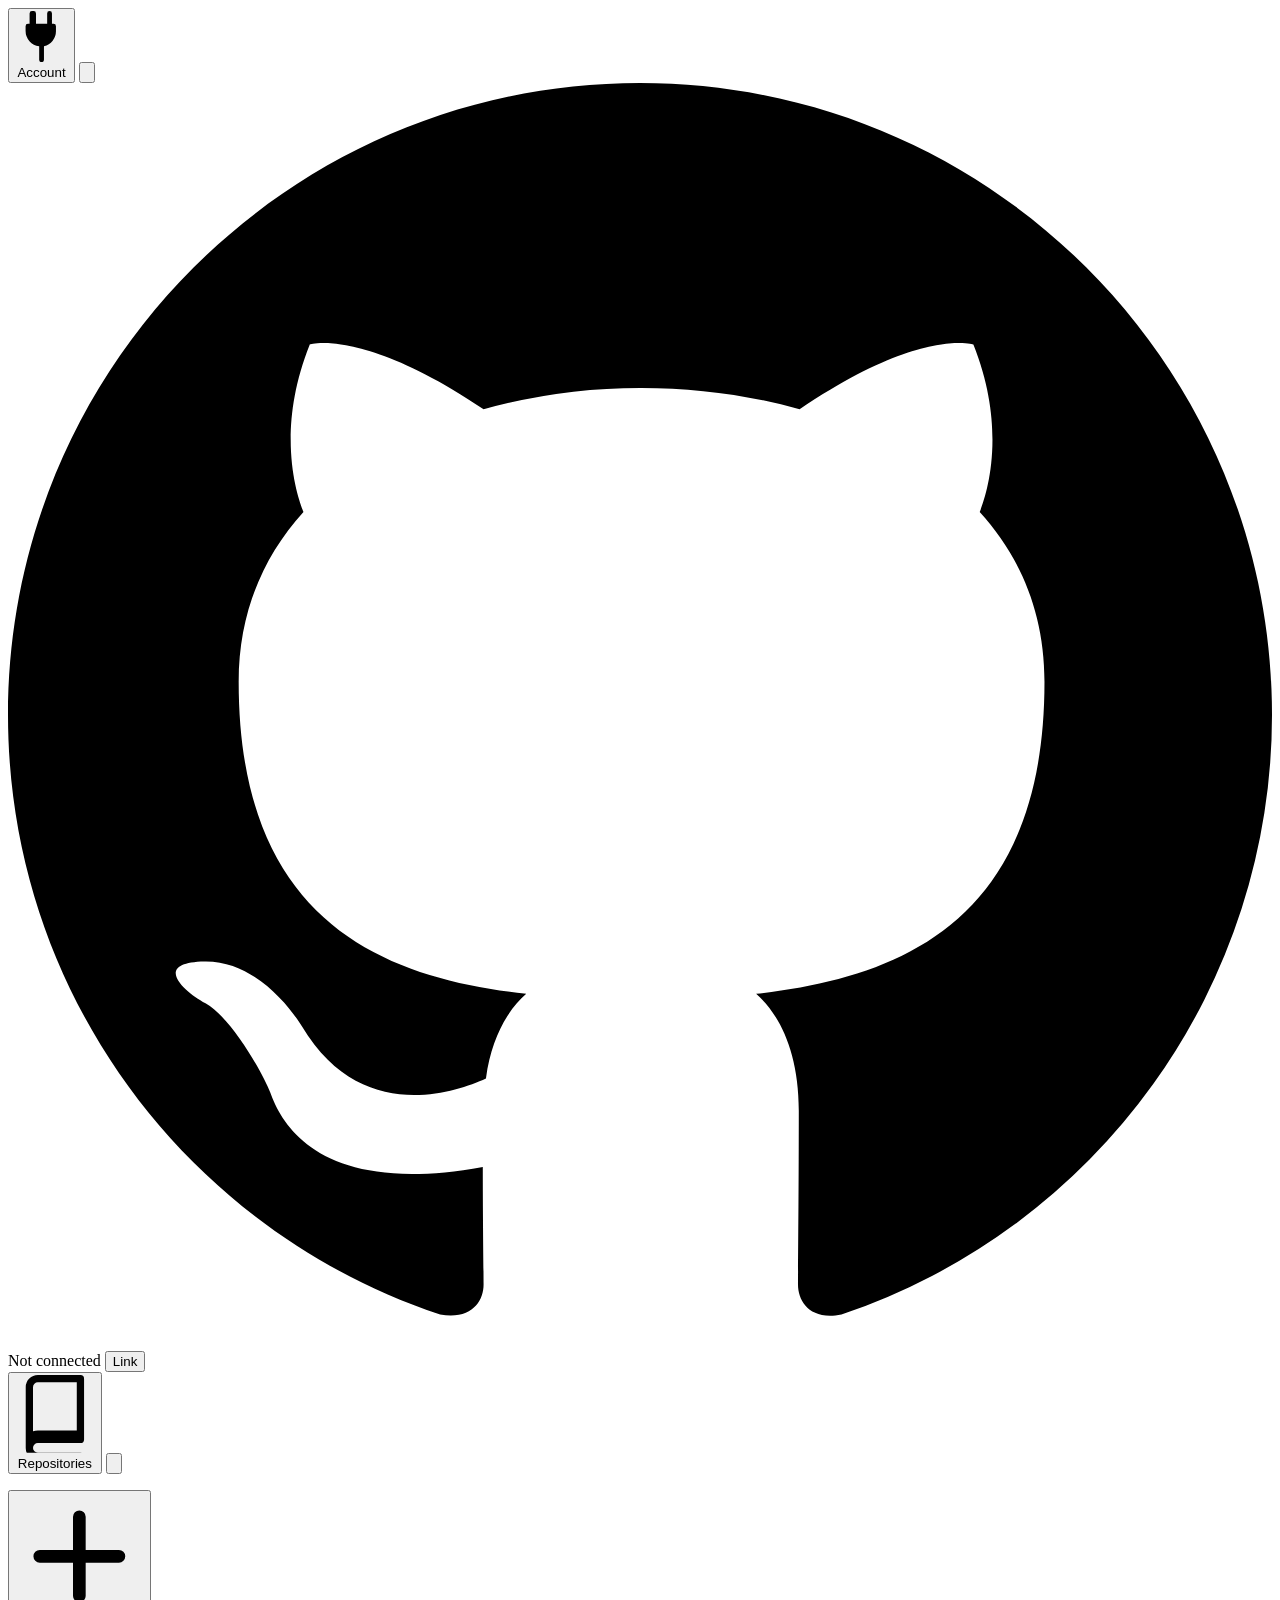
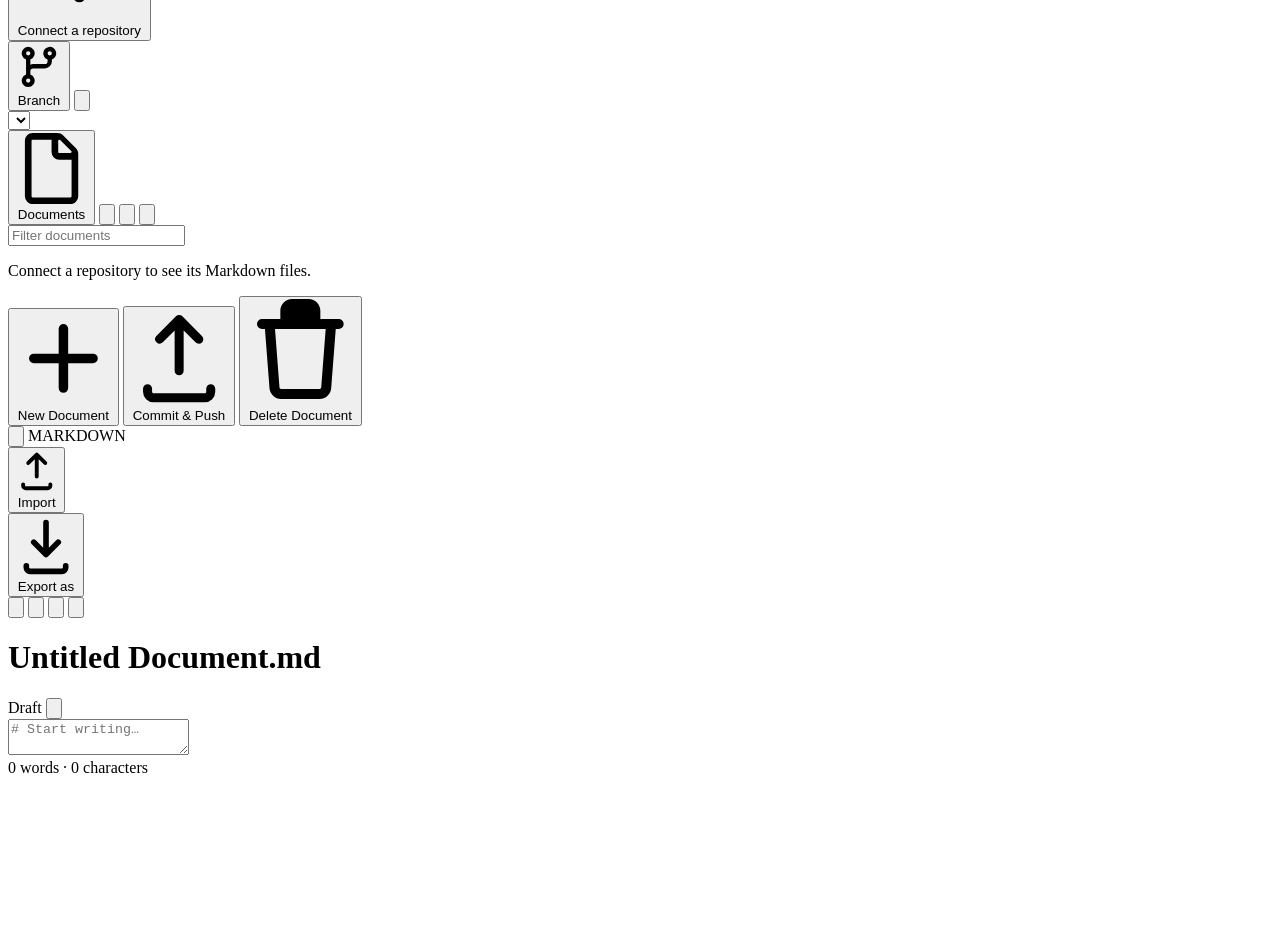
==== public/index.html @ b442cfde "**Add initial frontend and backend implementation for markdown editor**" ====
<!DOCTYPE html>
<html lang="en">
<head>
<meta charset="utf-8">
<meta name="viewport" content="width=device-width, initial-scale=1">
<title>Markdown Editor</title>
<meta name="description" content="A Markdown editor and organizer backed by your own GitHub repositories.">
<link rel="icon" href="/favicon.svg" type="image/svg+xml">
<link rel="stylesheet" href="/app.css">
<link rel="stylesheet" href="/api/assets/document.css">
<link rel="stylesheet" href="/api/assets/highlight.css">
</head>
<body class="app-loading">

<div class="app" id="app">

  <!-- ── Sidebar ─────────────────────────────────────────────────────────── -->
  <aside class="sidebar" id="sidebar">
    <div class="sidebar-scroll">

      <section class="side-group" data-group="account">
        <div class="side-group-head">
          <button class="side-group-toggle" type="button" data-toggle-group="account">
            <svg class="icon" viewBox="0 0 16 16" aria-hidden="true"><use href="#i-plug"/></svg>
            <span>Account</span>
          </button>
          <button class="side-group-chevron" type="button" data-toggle-group="account"
                  tabindex="-1" aria-hidden="true">
            <svg class="icon chevron" viewBox="0 0 16 16" aria-hidden="true"><use href="#i-chevron"/></svg>
          </button>
        </div>
        <div class="side-group-body" id="account-body">
          <div class="side-row" id="account-row">
            <svg class="icon" viewBox="0 0 16 16" aria-hidden="true"><use href="#i-github"/></svg>
            <span class="side-row-label" id="account-login">Not connected</span>
            <button class="side-link" type="button" id="account-action">Link</button>
          </div>
        </div>
      </section>

      <section class="side-group" data-group="repos">
        <div class="side-group-head">
          <button class="side-group-toggle" type="button" data-toggle-group="repos">
            <svg class="icon" viewBox="0 0 16 16" aria-hidden="true"><use href="#i-repo"/></svg>
            <span>Repositories</span>
          </button>
          <button class="side-group-chevron" type="button" data-toggle-group="repos"
                  tabindex="-1" aria-hidden="true">
            <svg class="icon chevron" viewBox="0 0 16 16" aria-hidden="true"><use href="#i-chevron"/></svg>
          </button>
        </div>
        <div class="side-group-body" id="repos-body">
          <ul class="repo-list" id="repo-list"></ul>
          <button class="side-add" type="button" id="connect-repo">
            <svg class="icon" viewBox="0 0 16 16" aria-hidden="true"><use href="#i-plus"/></svg>
            Connect a repository
          </button>
        </div>
      </section>

      <section class="side-group" data-group="branch">
        <div class="side-group-head">
          <button class="side-group-toggle" type="button" data-toggle-group="branch">
            <svg class="icon" viewBox="0 0 16 16" aria-hidden="true"><use href="#i-branch"/></svg>
            <span>Branch</span>
          </button>
          <button class="side-group-chevron" type="button" data-toggle-group="branch"
                  tabindex="-1" aria-hidden="true">
            <svg class="icon chevron" viewBox="0 0 16 16" aria-hidden="true"><use href="#i-chevron"/></svg>
          </button>
        </div>
        <div class="side-group-body" id="branch-body">
          <select class="side-select" id="branch-select" aria-label="Active branch"></select>
        </div>
      </section>

      <section class="side-group side-group-grow" data-group="documents">
        <div class="side-group-head">
          <button class="side-group-toggle" type="button" data-toggle-group="documents">
            <svg class="icon" viewBox="0 0 16 16" aria-hidden="true"><use href="#i-file"/></svg>
            <span>Documents</span>
          </button>
          <span class="side-head-actions">
            <button class="side-icon-btn" type="button" id="new-folder" title="New folder" aria-label="New folder">
              <svg class="icon" viewBox="0 0 16 16" aria-hidden="true"><use href="#i-folder-plus"/></svg>
            </button>
            <button class="side-icon-btn" type="button" id="refresh-tree" title="Refresh" aria-label="Refresh documents">
              <svg class="icon" viewBox="0 0 16 16" aria-hidden="true"><use href="#i-refresh"/></svg>
            </button>
          </span>
          <button class="side-group-chevron" type="button" data-toggle-group="documents"
                  tabindex="-1" aria-hidden="true">
            <svg class="icon chevron" viewBox="0 0 16 16" aria-hidden="true"><use href="#i-chevron"/></svg>
          </button>
        </div>
        <div class="side-group-body" id="documents-body">
          <div class="tree-filter">
            <input type="search" id="tree-filter" placeholder="Filter documents" aria-label="Filter documents" autocomplete="off">
          </div>
          <ul class="doc-tree" id="doc-tree" aria-label="Documents"></ul>
          <p class="side-empty" id="tree-empty">Connect a repository to see its Markdown files.</p>
        </div>
      </section>

    </div>

    <div class="sidebar-actions">
      <button class="btn btn-accent" type="button" id="new-document">
        <svg class="icon" viewBox="0 0 16 16" aria-hidden="true"><use href="#i-plus"/></svg>
        New Document
      </button>
      <button class="btn btn-muted" type="button" id="commit-push">
        <svg class="icon" viewBox="0 0 16 16" aria-hidden="true"><use href="#i-upload"/></svg>
        Commit &amp; Push
      </button>
      <button class="btn btn-danger" type="button" id="delete-document">
        <svg class="icon" viewBox="0 0 16 16" aria-hidden="true"><use href="#i-trash"/></svg>
        Delete Document
      </button>
    </div>
  </aside>

  <!-- ── Main ────────────────────────────────────────────────────────────── -->
  <div class="main">

    <header class="topbar">
      <button class="icon-btn" type="button" id="toggle-sidebar" title="Toggle sidebar (⌘\)" aria-label="Toggle sidebar">
        <svg class="icon" viewBox="0 0 16 16" aria-hidden="true"><use href="#i-menu"/></svg>
      </button>
      <span class="brand">MARKDOWN</span>

      <div class="topbar-spacer"></div>

      <button class="top-btn" type="button" id="import-file">
        <svg class="icon" viewBox="0 0 16 16" aria-hidden="true"><use href="#i-import"/></svg>
        Import
      </button>

      <div class="menu-wrap">
        <button class="top-btn" type="button" id="export-btn" aria-haspopup="true" aria-expanded="false">
          <svg class="icon" viewBox="0 0 16 16" aria-hidden="true"><use href="#i-download"/></svg>
          Export as
        </button>
        <div class="menu" id="export-menu" role="menu" hidden></div>
      </div>

      <button class="icon-btn" type="button" id="toggle-preview" title="Toggle preview (⌘P)" aria-label="Toggle preview">
        <svg class="icon" viewBox="0 0 16 16" aria-hidden="true"><use href="#i-eye"/></svg>
      </button>
      <button class="icon-btn" type="button" id="toggle-zen" title="Focus mode" aria-label="Focus mode">
        <svg class="icon" viewBox="0 0 16 16" aria-hidden="true"><use href="#i-expand"/></svg>
      </button>
      <button class="icon-btn" type="button" id="open-settings" title="Settings" aria-label="Settings">
        <svg class="icon" viewBox="0 0 16 16" aria-hidden="true"><use href="#i-gear"/></svg>
      </button>
      <button class="icon-btn" type="button" id="open-help" title="Help" aria-label="Help">
        <svg class="icon" viewBox="0 0 16 16" aria-hidden="true"><use href="#i-help"/></svg>
      </button>
    </header>

    <div class="doc-header">
      <h1 class="doc-title" id="doc-title">Untitled Document.md</h1>
      <span class="doc-status" id="doc-status">Draft</span>
      <button class="icon-btn small" type="button" id="rename-document" title="Rename or move" aria-label="Rename or move">
        <svg class="icon" viewBox="0 0 16 16" aria-hidden="true"><use href="#i-pencil"/></svg>
      </button>
      <div class="topbar-spacer"></div>
      <span class="doc-location" id="doc-location"></span>
    </div>

    <div class="panes" id="panes">
      <div class="pane pane-editor" id="pane-editor">
        <textarea id="editor" class="editor" spellcheck="true" autocomplete="off"
                  aria-label="Markdown source" placeholder="# Start writing…"></textarea>
      </div>
      <div class="pane-divider" id="pane-divider" role="separator" aria-orientation="vertical"
           tabindex="0" aria-label="Resize editor and preview"></div>
      <div class="pane pane-preview" id="pane-preview">
        <article class="markdown-body" id="preview"></article>
      </div>
    </div>

    <footer class="statusbar">
      <span id="counts">0 words · 0 characters</span>
      <div class="topbar-spacer"></div>
      <span id="sync-note"></span>
    </footer>
  </div>
</div>

<!-- ── Overlays ──────────────────────────────────────────────────────────── -->
<div class="overlay" id="overlay" hidden></div>

<div class="dialog" id="dialog-prompt" role="dialog" aria-modal="true" aria-labelledby="prompt-title" hidden>
  <h2 id="prompt-title">Title</h2>
  <p class="dialog-hint" id="prompt-hint"></p>
  <form id="prompt-form">
    <input type="text" id="prompt-input" autocomplete="off" spellcheck="false">
    <p class="dialog-error" id="prompt-error" hidden></p>
    <div class="dialog-actions">
      <button class="btn btn-ghost" type="button" data-close-dialog>Cancel</button>
      <button class="btn btn-accent" type="submit" id="prompt-confirm">OK</button>
    </div>
  </form>
</div>

<div class="dialog" id="dialog-confirm" role="dialog" aria-modal="true" aria-labelledby="confirm-title" hidden>
  <h2 id="confirm-title">Are you sure?</h2>
  <p class="dialog-hint" id="confirm-body"></p>
  <div class="dialog-actions">
    <button class="btn btn-ghost" type="button" data-close-dialog>Cancel</button>
    <button class="btn btn-danger" type="button" id="confirm-ok">Delete</button>
  </div>
</div>

<div class="dialog dialog-wide" id="dialog-repos" role="dialog" aria-modal="true" aria-labelledby="repos-title" hidden>
  <h2 id="repos-title">Connect repositories</h2>
  <p class="dialog-hint">Private repositories are included. Connect as many as you like — each keeps its own branch.</p>
  <input type="search" id="repo-search" placeholder="Search your repositories" autocomplete="off" aria-label="Search repositories">
  <ul class="repo-picker" id="repo-picker"></ul>
  <p class="dialog-error" id="repos-error" hidden></p>
  <div class="dialog-actions">
    <button class="btn btn-ghost" type="button" data-close-dialog>Close</button>
  </div>
</div>

<div class="dialog" id="dialog-commit" role="dialog" aria-modal="true" aria-labelledby="commit-title" hidden>
  <h2 id="commit-title">Commit &amp; push</h2>
  <p class="dialog-hint" id="commit-target"></p>
  <form id="commit-form">
    <label class="field-label" for="commit-message">Commit message</label>
    <input type="text" id="commit-message" autocomplete="off">
    <p class="dialog-error" id="commit-error" hidden></p>
    <div class="dialog-actions">
      <button class="btn btn-ghost" type="button" data-close-dialog>Cancel</button>
      <button class="btn btn-accent" type="submit" id="commit-confirm">Push to GitHub</button>
    </div>
  </form>
</div>

<div class="dialog" id="dialog-settings" role="dialog" aria-modal="true" aria-labelledby="settings-title" hidden>
  <h2 id="settings-title">Settings</h2>
  <div class="setting-row">
    <label class="field-label" for="setting-view">Layout</label>
    <select id="setting-view">
      <option value="split">Editor and preview</option>
      <option value="editor">Editor only</option>
      <option value="preview">Preview only</option>
    </select>
  </div>
  <div class="setting-row">
    <label class="field-label" for="setting-font">Editor text size</label>
    <select id="setting-font">
      <option value="12">12 px</option>
      <option value="13">13 px</option>
      <option value="14">14 px</option>
      <option value="15">15 px</option>
      <option value="16">16 px</option>
      <option value="18">18 px</option>
    </select>
  </div>
  <div class="setting-row setting-check">
    <input type="checkbox" id="setting-sync-scroll">
    <label for="setting-sync-scroll">Sync preview scrolling with the editor</label>
  </div>
  <div class="setting-row setting-check">
    <input type="checkbox" id="setting-autodraft">
    <label for="setting-autodraft">Keep unsaved drafts in this browser</label>
  </div>
  <hr class="dialog-rule">
  <div class="dialog-actions">
    <button class="btn btn-ghost" type="button" id="sign-out">Sign out</button>
    <button class="btn btn-accent" type="button" data-close-dialog>Done</button>
  </div>
</div>

<div class="dialog dialog-wide" id="dialog-help" role="dialog" aria-modal="true" aria-labelledby="help-title" hidden>
  <h2 id="help-title">Help</h2>
  <h3>Keyboard shortcuts</h3>
  <table class="help-table">
    <tbody>
      <tr><td><kbd>⌘</kbd>/<kbd>Ctrl</kbd> + <kbd>S</kbd></td><td>Commit &amp; push the current document</td></tr>
      <tr><td><kbd>⌘</kbd> + <kbd>B</kbd></td><td>Bold</td></tr>
      <tr><td><kbd>⌘</kbd> + <kbd>I</kbd></td><td>Italic</td></tr>
      <tr><td><kbd>⌘</kbd> + <kbd>K</kbd></td><td>Insert link</td></tr>
      <tr><td><kbd>⌘</kbd> + <kbd>P</kbd></td><td>Toggle the preview pane</td></tr>
      <tr><td><kbd>⌘</kbd> + <kbd>\</kbd></td><td>Toggle the sidebar</td></tr>
      <tr><td><kbd>Tab</kbd></td><td>Indent (inside lists, nest the item)</td></tr>
      <tr><td><kbd>Esc</kbd></td><td>Close a dialog or menu</td></tr>
    </tbody>
  </table>
  <h3>How your files are handled</h3>
  <ul class="help-list">
    <li>Editing happens in your browser. Nothing is written to GitHub until you press <strong>Commit &amp; push</strong>.</li>
    <li>Each save is a normal commit on the branch selected in the sidebar.</li>
    <li>If someone else changed the file first, the push is refused instead of overwriting their work.</li>
    <li>Drag a document onto a folder in the sidebar to move it; both the move and the delete happen in one commit.</li>
    <li>Your GitHub token is held in an encrypted, HTTP-only cookie and is never exposed to page scripts.</li>
  </ul>
  <div class="dialog-actions">
    <button class="btn btn-accent" type="button" data-close-dialog>Close</button>
  </div>
</div>

<div class="toasts" id="toasts" aria-live="polite" aria-atomic="false"></div>

<input type="file" id="file-input" accept=".md,.markdown,.mdown,.mkd,.mdx,.txt,text/markdown,text/plain" hidden>

<!-- Icon sprite -->
<svg class="sprite" aria-hidden="true" focusable="false">
  <symbol id="i-menu" viewBox="0 0 16 16"><path d="M1.5 3.5h13M1.5 8h13M1.5 12.5h13" stroke="currentColor" stroke-width="1.5" fill="none" stroke-linecap="round"/></symbol>
  <symbol id="i-chevron" viewBox="0 0 16 16"><path d="M4 6.5 8 10.5 12 6.5" stroke="currentColor" stroke-width="1.5" fill="none" stroke-linecap="round" stroke-linejoin="round"/></symbol>
  <symbol id="i-plus" viewBox="0 0 16 16"><path d="M8 3v10M3 8h10" stroke="currentColor" stroke-width="1.6" fill="none" stroke-linecap="round"/></symbol>
  <symbol id="i-github" viewBox="0 0 16 16"><path fill="currentColor" d="M8 0C3.58 0 0 3.58 0 8c0 3.54 2.29 6.53 5.47 7.59.4.07.55-.17.55-.38 0-.19-.01-.82-.01-1.49-2.01.37-2.53-.49-2.69-.94-.09-.23-.48-.94-.82-1.13-.28-.15-.68-.52-.01-.53.63-.01 1.08.58 1.23.82.72 1.21 1.87.87 2.33.66.07-.52.28-.87.51-1.07-1.78-.2-3.64-.89-3.64-3.95 0-.87.31-1.59.82-2.15-.08-.2-.36-1.02.08-2.12 0 0 .67-.21 2.2.82a7.4 7.4 0 0 1 2-.27c.68 0 1.36.09 2 .27 1.53-1.04 2.2-.82 2.2-.82.44 1.1.16 1.92.08 2.12.51.56.82 1.27.82 2.15 0 3.07-1.87 3.75-3.65 3.95.29.25.54.73.54 1.48 0 1.07-.01 1.93-.01 2.2 0 .21.15.46.55.38A8.01 8.01 0 0 0 16 8c0-4.42-3.58-8-8-8Z"/></symbol>
  <symbol id="i-repo" viewBox="0 0 16 16"><path fill="currentColor" d="M2 2.5A2.5 2.5 0 0 1 4.5 0h8.75a.75.75 0 0 1 .75.75v12.5a.75.75 0 0 1-.75.75H4.5a1 1 0 0 0 0 2h8.75a.75.75 0 0 1 0 1.5H4.5A2.5 2.5 0 0 1 2 15V2.5Zm10.5-1H4.5a1 1 0 0 0-1 1v9.09c.317-.116.65-.176 1-.176h8V1.5Z"/></symbol>
  <symbol id="i-branch" viewBox="0 0 16 16"><path fill="currentColor" d="M9.5 3.25a2.25 2.25 0 1 1 3 2.122V6A2.5 2.5 0 0 1 10 8.5H6a1 1 0 0 0-1 1v1.128a2.251 2.251 0 1 1-1.5 0V5.372a2.25 2.25 0 1 1 1.5 0v1.836A2.492 2.492 0 0 1 6 7h4a1 1 0 0 0 1-1V5.372A2.25 2.25 0 0 1 9.5 3.25Zm-6 0a.75.75 0 1 0 1.5 0 .75.75 0 0 0-1.5 0Zm8.25-.75a.75.75 0 1 0 0 1.5.75.75 0 0 0 0-1.5ZM4.25 12a.75.75 0 1 0 0 1.5.75.75 0 0 0 0-1.5Z"/></symbol>
  <symbol id="i-file" viewBox="0 0 16 16"><path fill="currentColor" d="M2 1.75C2 .784 2.784 0 3.75 0h5.586c.464 0 .909.184 1.237.513l2.914 2.914c.329.328.513.773.513 1.237v9.586A1.75 1.75 0 0 1 12.25 16h-8.5A1.75 1.75 0 0 1 2 14.25V1.75Zm1.75-.25a.25.25 0 0 0-.25.25v12.5c0 .138.112.25.25.25h8.5a.25.25 0 0 0 .25-.25V6H9.75A1.75 1.75 0 0 1 8 4.25V1.5H3.75ZM9.5 1.75v2.5c0 .138.112.25.25.25h2.5a.25.25 0 0 0 .177-.427L9.927 1.573A.25.25 0 0 0 9.5 1.75Z"/></symbol>
  <symbol id="i-folder" viewBox="0 0 16 16"><path fill="currentColor" d="M1.75 1.5A1.75 1.75 0 0 0 0 3.25v9.5C0 13.716.784 14.5 1.75 14.5h12.5A1.75 1.75 0 0 0 16 12.75v-7A1.75 1.75 0 0 0 14.25 4H8.06L6.53 2.47a1.75 1.75 0 0 0-1.237-.513H1.75Z"/></symbol>
  <symbol id="i-folder-plus" viewBox="0 0 16 16"><path fill="currentColor" d="M1.75 2A1.75 1.75 0 0 0 0 3.75v8.5C0 13.216.784 14 1.75 14h12.5A1.75 1.75 0 0 0 16 12.25v-6.5A1.75 1.75 0 0 0 14.25 4H8.5L7.28 2.78A1.75 1.75 0 0 0 6.04 2.27H1.75ZM8.75 7v1.75h1.75a.75.75 0 0 1 0 1.5H8.75V12a.75.75 0 0 1-1.5 0v-1.75H5.5a.75.75 0 0 1 0-1.5h1.75V7a.75.75 0 0 1 1.5 0Z"/></symbol>
  <symbol id="i-refresh" viewBox="0 0 16 16"><path fill="currentColor" d="M8 2.5a5.5 5.5 0 1 0 5.27 7.1.75.75 0 0 1 1.44.42A7 7 0 1 1 8 1c1.9 0 3.62.76 4.88 2V2.25a.75.75 0 0 1 1.5 0v3a.75.75 0 0 1-.75.75h-3a.75.75 0 0 1 0-1.5h1.36A5.48 5.48 0 0 0 8 2.5Z"/></symbol>
  <symbol id="i-upload" viewBox="0 0 16 16"><path fill="currentColor" d="M7.47 1.22a.75.75 0 0 1 1.06 0l3.25 3.25a.75.75 0 1 1-1.06 1.06L8.75 3.56v6.69a.75.75 0 0 1-1.5 0V3.56L5.28 5.53a.75.75 0 0 1-1.06-1.06l3.25-3.25ZM2.75 12.5a.75.75 0 0 1 .75.75v.5c0 .138.112.25.25.25h8.5a.25.25 0 0 0 .25-.25v-.5a.75.75 0 0 1 1.5 0v.5A1.75 1.75 0 0 1 12.25 15.5h-8.5A1.75 1.75 0 0 1 2 13.75v-.5a.75.75 0 0 1 .75-.75Z"/></symbol>
  <symbol id="i-download" viewBox="0 0 16 16"><path fill="currentColor" d="M8.53 10.78a.75.75 0 0 1-1.06 0L4.22 7.53a.75.75 0 1 1 1.06-1.06L7.25 8.44V1.75a.75.75 0 0 1 1.5 0v6.69l1.97-1.97a.75.75 0 1 1 1.06 1.06l-3.25 3.25ZM2.75 12.5a.75.75 0 0 1 .75.75v.5c0 .138.112.25.25.25h8.5a.25.25 0 0 0 .25-.25v-.5a.75.75 0 0 1 1.5 0v.5A1.75 1.75 0 0 1 12.25 15.5h-8.5A1.75 1.75 0 0 1 2 13.75v-.5a.75.75 0 0 1 .75-.75Z"/></symbol>
  <symbol id="i-import" viewBox="0 0 16 16"><path fill="currentColor" d="M8.53 1.22a.75.75 0 0 0-1.06 0L4.22 4.47a.75.75 0 1 0 1.06 1.06L7.25 3.56v6.69a.75.75 0 0 0 1.5 0V3.56l1.97 1.97a.75.75 0 1 0 1.06-1.06L8.53 1.22ZM2.75 12.5a.75.75 0 0 1 .75.75v.5c0 .138.112.25.25.25h8.5a.25.25 0 0 0 .25-.25v-.5a.75.75 0 0 1 1.5 0v.5a1.75 1.75 0 0 1-1.75 1.75h-8.5A1.75 1.75 0 0 1 2 13.75v-.5a.75.75 0 0 1 .75-.75Z"/></symbol>
  <symbol id="i-eye" viewBox="0 0 16 16"><path fill="currentColor" d="M8 2c3.2 0 5.9 2 7.4 4.9.2.4.2.8 0 1.2C13.9 11 11.2 13 8 13S2.1 11 .6 8.1a1.3 1.3 0 0 1 0-1.2C2.1 4 4.8 2 8 2Zm0 1.5c-2.5 0-4.7 1.5-6 3.9 1.3 2.4 3.5 3.9 6 3.9s4.7-1.5 6-3.9c-1.3-2.4-3.5-3.9-6-3.9Zm0 1.6a2.3 2.3 0 1 1 0 4.6 2.3 2.3 0 0 1 0-4.6Z"/></symbol>
  <symbol id="i-expand" viewBox="0 0 16 16"><path fill="currentColor" d="M1.75 1h4a.75.75 0 0 1 0 1.5H3.56l3.22 3.22a.75.75 0 1 1-1.06 1.06L2.5 3.56v2.19a.75.75 0 0 1-1.5 0v-4A.75.75 0 0 1 1.75 1Zm12.5 14h-4a.75.75 0 0 1 0-1.5h2.19l-3.22-3.22a.75.75 0 1 1 1.06-1.06l3.22 3.22v-2.19a.75.75 0 0 1 1.5 0v4a.75.75 0 0 1-.75.75Z"/></symbol>
  <symbol id="i-gear" viewBox="0 0 16 16"><path fill="currentColor" d="M8 0c.63 0 1.25.06 1.84.18l.3 1.6c.5.16.98.4 1.4.7l1.5-.6c.87.8 1.55 1.8 1.96 2.9l-1.2 1.1c.06.36.1.73.1 1.12s-.04.76-.1 1.12l1.2 1.1a7.98 7.98 0 0 1-1.96 2.9l-1.5-.6c-.42.3-.9.54-1.4.7l-.3 1.6A8.1 8.1 0 0 1 8 16c-.63 0-1.25-.06-1.84-.18l-.3-1.6c-.5-.16-.98-.4-1.4-.7l-1.5.6a7.98 7.98 0 0 1-1.96-2.9l1.2-1.1A6.9 6.9 0 0 1 2.1 9c0-.39.04-.76.1-1.12L1 6.78a7.98 7.98 0 0 1 1.96-2.9l1.5.6c.42-.3.9-.54 1.4-.7l.3-1.6A8.1 8.1 0 0 1 8 0Zm0 5.5a2.5 2.5 0 1 0 0 5 2.5 2.5 0 0 0 0-5Z"/></symbol>
  <symbol id="i-help" viewBox="0 0 16 16"><path fill="currentColor" d="M8 0a8 8 0 1 1 0 16A8 8 0 0 1 8 0Zm0 1.5a6.5 6.5 0 1 0 0 13 6.5 6.5 0 0 0 0-13Zm0 9.25a.9.9 0 1 1 0 1.8.9.9 0 0 1 0-1.8Zm.08-7c1.6 0 2.67.9 2.67 2.2 0 .9-.44 1.5-1.32 2.04-.6.38-.76.6-.76 1.06v.2a.68.68 0 0 1-1.36 0v-.3c0-.9.4-1.44 1.3-1.98.6-.37.78-.6.78-1.02 0-.54-.47-.9-1.3-.9-.8 0-1.3.36-1.42 1a.68.68 0 0 1-1.34-.24c.24-1.28 1.3-2.06 2.75-2.06Z"/></symbol>
  <symbol id="i-pencil" viewBox="0 0 16 16"><path fill="currentColor" d="M11.013 1.427a1.75 1.75 0 0 1 2.474 0l1.086 1.086a1.75 1.75 0 0 1 0 2.474l-8.61 8.61c-.21.21-.47.364-.756.445l-3.251.93a.75.75 0 0 1-.927-.928l.929-3.25c.081-.286.235-.547.445-.758l8.61-8.61Zm1.414 1.06a.25.25 0 0 0-.354 0L10.811 3.75l1.439 1.44 1.263-1.263a.25.25 0 0 0 0-.354l-1.086-1.086ZM11.189 6.25 9.75 4.81l-6.286 6.287a.25.25 0 0 0-.064.108l-.558 1.953 1.953-.558a.25.25 0 0 0 .108-.064L11.189 6.25Z"/></symbol>
  <symbol id="i-trash" viewBox="0 0 16 16"><path fill="currentColor" d="M6.5 1.75a.25.25 0 0 1 .25-.25h2.5a.25.25 0 0 1 .25.25V3h-3V1.75Zm4.5 0V3h2.75a.75.75 0 0 1 0 1.5h-.44l-.68 8.86A1.75 1.75 0 0 1 10.89 15H5.11a1.75 1.75 0 0 1-1.74-1.64L2.69 4.5H2.25a.75.75 0 0 1 0-1.5H5V1.75C5 .784 5.784 0 6.75 0h2.5C10.216 0 11 .784 11 1.75ZM4.2 4.5l.67 8.75c.01.13.12.25.25.25h5.76c.13 0 .24-.12.25-.25l.67-8.75H4.2Z"/></symbol>
  <symbol id="i-plug" viewBox="0 0 16 16"><path fill="currentColor" d="M5.5 0a.75.75 0 0 1 .75.75V4h3.5V.75a.75.75 0 0 1 1.5 0V4h.5a.75.75 0 0 1 .75.75v1.5A4.75 4.75 0 0 1 8.75 11v4.25a.75.75 0 0 1-1.5 0V11A4.75 4.75 0 0 1 3 6.25v-1.5A.75.75 0 0 1 3.75 4h.5V.75A.75.75 0 0 1 5 0h.5Z"/></symbol>
  <symbol id="i-lock" viewBox="0 0 16 16"><path fill="currentColor" d="M4 4a4 4 0 1 1 8 0v2h.25c.966 0 1.75.784 1.75 1.75v5.5A1.75 1.75 0 0 1 12.25 15h-8.5A1.75 1.75 0 0 1 2 13.25v-5.5C2 6.784 2.784 6 3.75 6H4V4Zm1.5 2h5V4a2.5 2.5 0 0 0-5 0v2Z"/></symbol>
  <symbol id="i-dot" viewBox="0 0 16 16"><circle cx="8" cy="8" r="3.25" fill="currentColor"/></symbol>
</svg>

<script src="/app.js" type="module"></script>
</body>
</html>
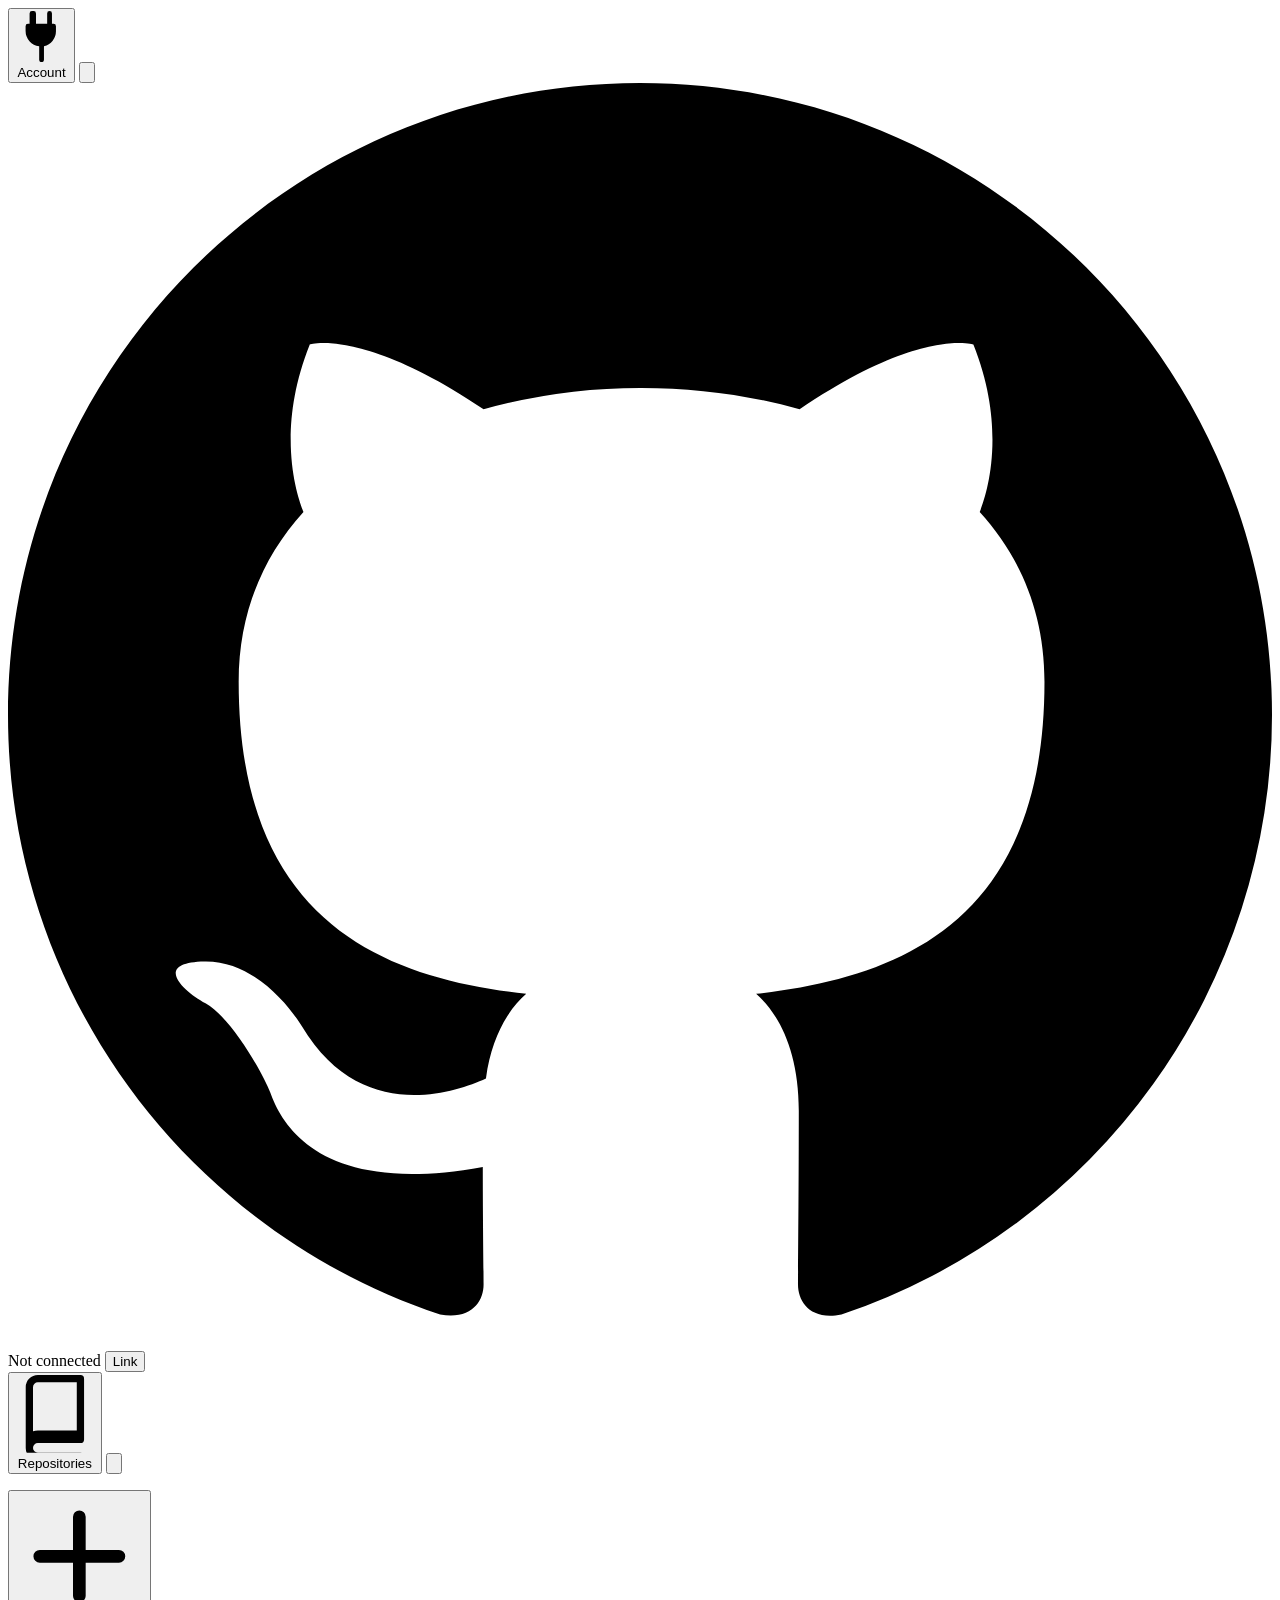
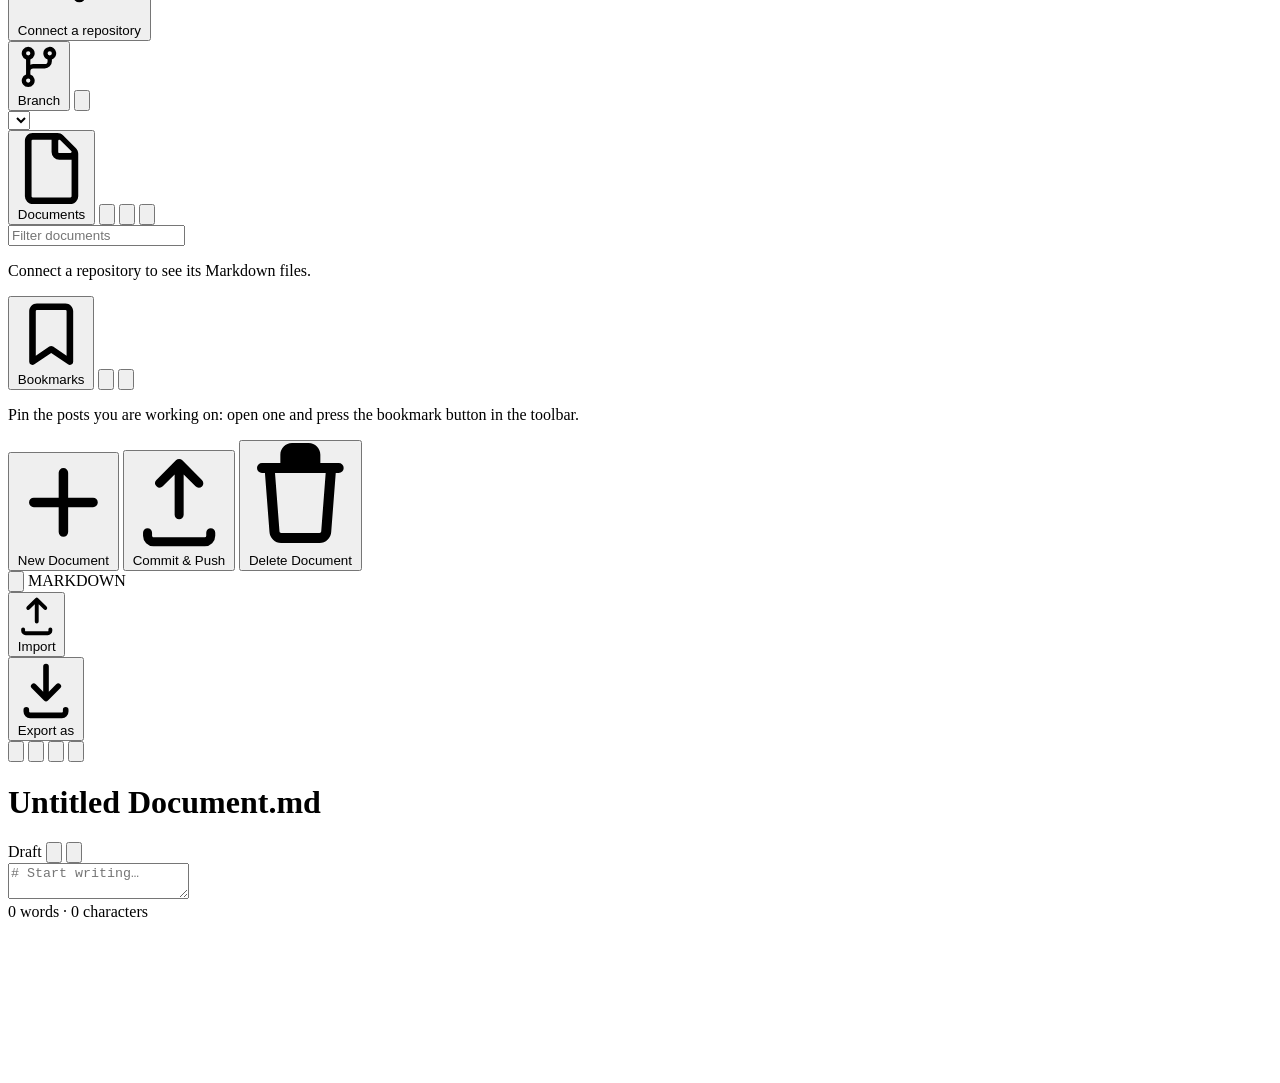
==== commit 334ab721: "Add a Bookmarks section for pinning documents A deep repository means a lot of scrolling to reach th" ====
--- a/public/index.html
+++ b/public/index.html
@@ -102,6 +102,31 @@
         </div>
       </section>
 
+      <section class="side-group" data-group="bookmarks">
+        <div class="side-group-head">
+          <button class="side-group-toggle" type="button" data-toggle-group="bookmarks">
+            <svg class="icon" viewBox="0 0 16 16" aria-hidden="true"><use href="#i-bookmark"/></svg>
+            <span>Bookmarks</span>
+          </button>
+          <span class="side-head-actions">
+            <button class="side-icon-btn" type="button" id="bookmark-current"
+                    title="Bookmark the open document" aria-label="Bookmark the open document">
+              <svg class="icon" viewBox="0 0 16 16" aria-hidden="true"><use href="#i-plus"/></svg>
+            </button>
+          </span>
+          <button class="side-group-chevron" type="button" data-toggle-group="bookmarks"
+                  tabindex="-1" aria-hidden="true">
+            <svg class="icon chevron" viewBox="0 0 16 16" aria-hidden="true"><use href="#i-chevron"/></svg>
+          </button>
+        </div>
+        <div class="side-group-body" id="bookmarks-body">
+          <ul class="bookmark-list" id="bookmark-list"></ul>
+          <p class="side-empty" id="bookmarks-empty">
+            Pin the posts you are working on: open one and press the bookmark button in the toolbar.
+          </p>
+        </div>
+      </section>
+
     </div>
 
     <div class="sidebar-actions">
@@ -161,6 +186,10 @@
     <div class="doc-header">
       <h1 class="doc-title" id="doc-title">Untitled Document.md</h1>
       <span class="doc-status" id="doc-status">Draft</span>
+      <button class="icon-btn small" type="button" id="toggle-bookmark" title="Bookmark this document"
+              aria-label="Bookmark this document" aria-pressed="false">
+        <svg class="icon" viewBox="0 0 16 16" aria-hidden="true"><use href="#i-bookmark"/></svg>
+      </button>
       <button class="icon-btn small" type="button" id="rename-document" title="Rename or move" aria-label="Rename or move">
         <svg class="icon" viewBox="0 0 16 16" aria-hidden="true"><use href="#i-pencil"/></svg>
       </button>
@@ -330,6 +359,8 @@
   <symbol id="i-plug" viewBox="0 0 16 16"><path fill="currentColor" d="M5.5 0a.75.75 0 0 1 .75.75V4h3.5V.75a.75.75 0 0 1 1.5 0V4h.5a.75.75 0 0 1 .75.75v1.5A4.75 4.75 0 0 1 8.75 11v4.25a.75.75 0 0 1-1.5 0V11A4.75 4.75 0 0 1 3 6.25v-1.5A.75.75 0 0 1 3.75 4h.5V.75A.75.75 0 0 1 5 0h.5Z"/></symbol>
   <symbol id="i-lock" viewBox="0 0 16 16"><path fill="currentColor" d="M4 4a4 4 0 1 1 8 0v2h.25c.966 0 1.75.784 1.75 1.75v5.5A1.75 1.75 0 0 1 12.25 15h-8.5A1.75 1.75 0 0 1 2 13.25v-5.5C2 6.784 2.784 6 3.75 6H4V4Zm1.5 2h5V4a2.5 2.5 0 0 0-5 0v2Z"/></symbol>
   <symbol id="i-dot" viewBox="0 0 16 16"><circle cx="8" cy="8" r="3.25" fill="currentColor"/></symbol>
+  <symbol id="i-bookmark" viewBox="0 0 16 16"><path fill="currentColor" d="M4.75 1h6.5c.966 0 1.75.784 1.75 1.75v11.5a.75.75 0 0 1-1.183.61L8 12.29l-3.817 2.57A.75.75 0 0 1 3 14.25V2.75C3 1.784 3.784 1 4.75 1Zm0 1.5a.25.25 0 0 0-.25.25v10.14l3.067-2.065a.75.75 0 0 1 .866 0L11.5 12.89V2.75a.25.25 0 0 0-.25-.25h-6.5Z"/></symbol>
+  <symbol id="i-bookmark-fill" viewBox="0 0 16 16"><path fill="currentColor" d="M4.75 1h6.5c.966 0 1.75.784 1.75 1.75v11.5a.75.75 0 0 1-1.183.61L8 12.29l-3.817 2.57A.75.75 0 0 1 3 14.25V2.75C3 1.784 3.784 1 4.75 1Z"/></symbol>
 </svg>
 
 <script src="/app.js" type="module"></script>
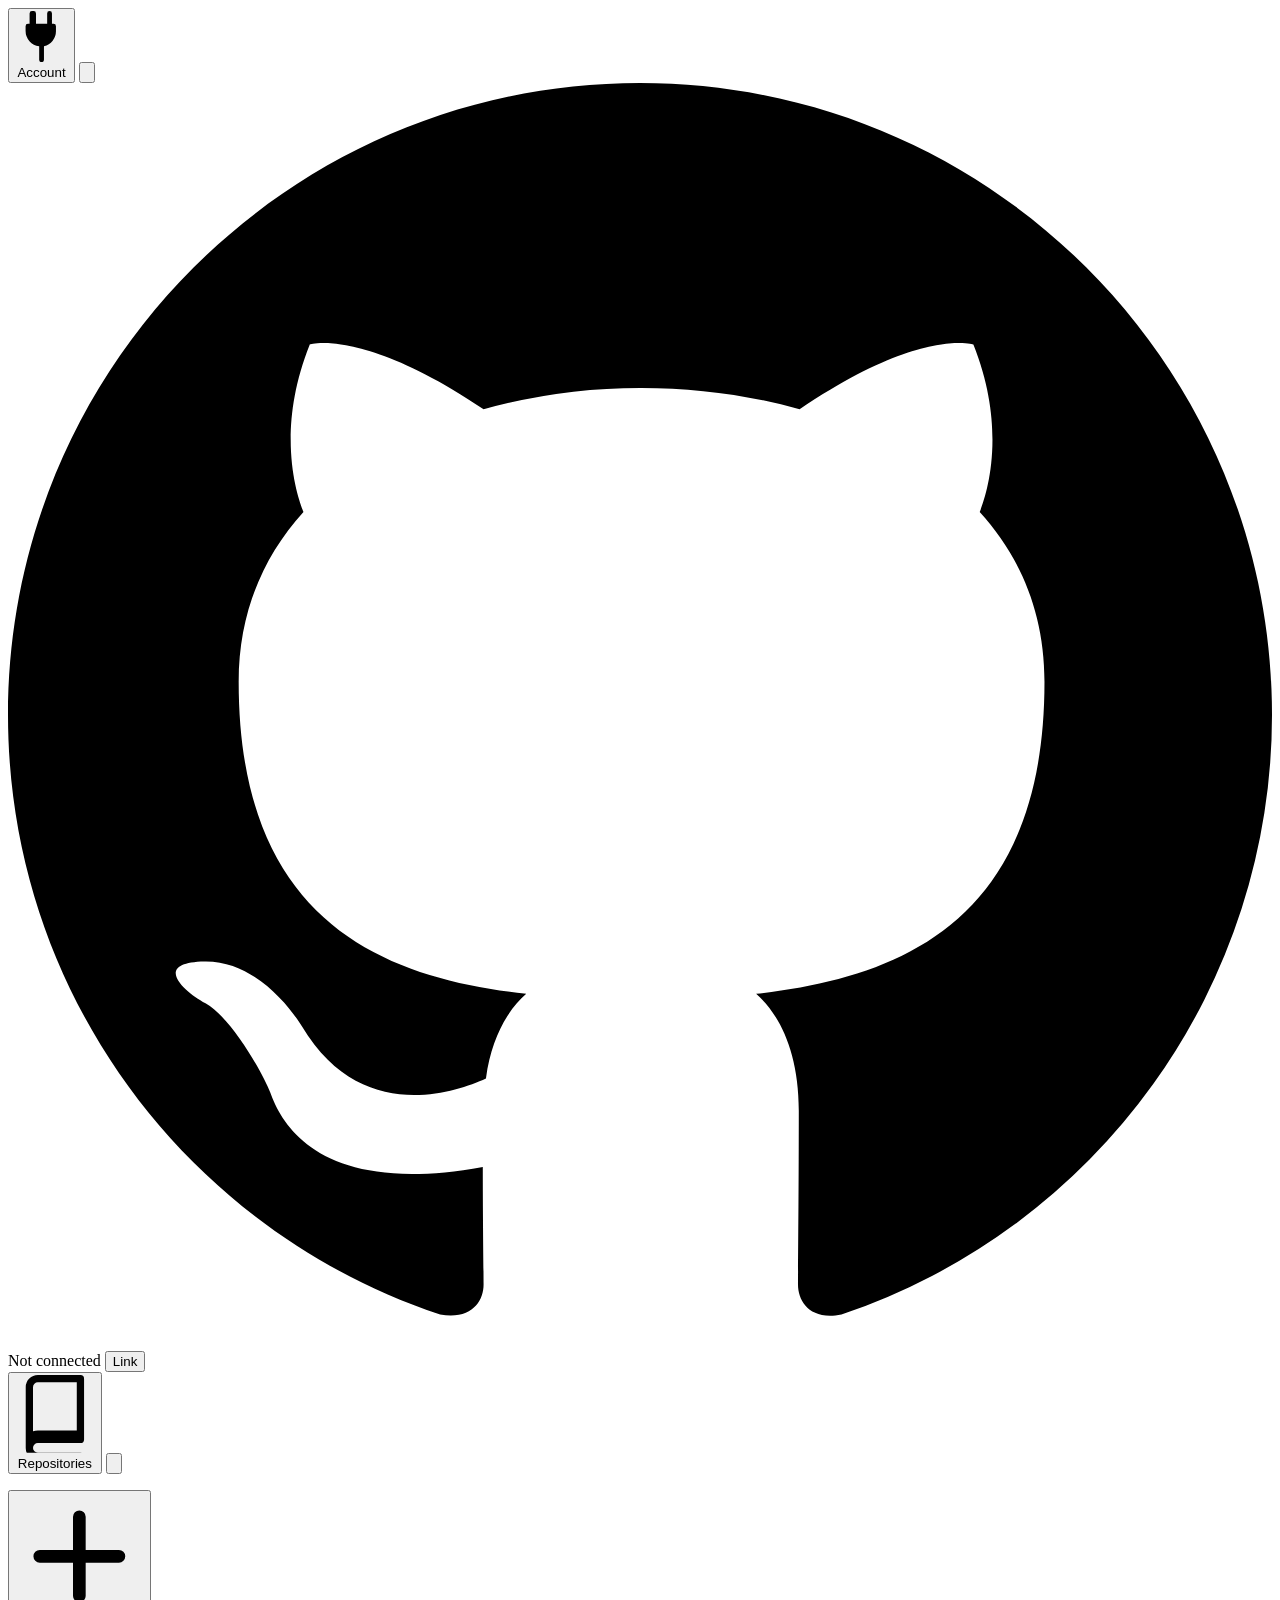
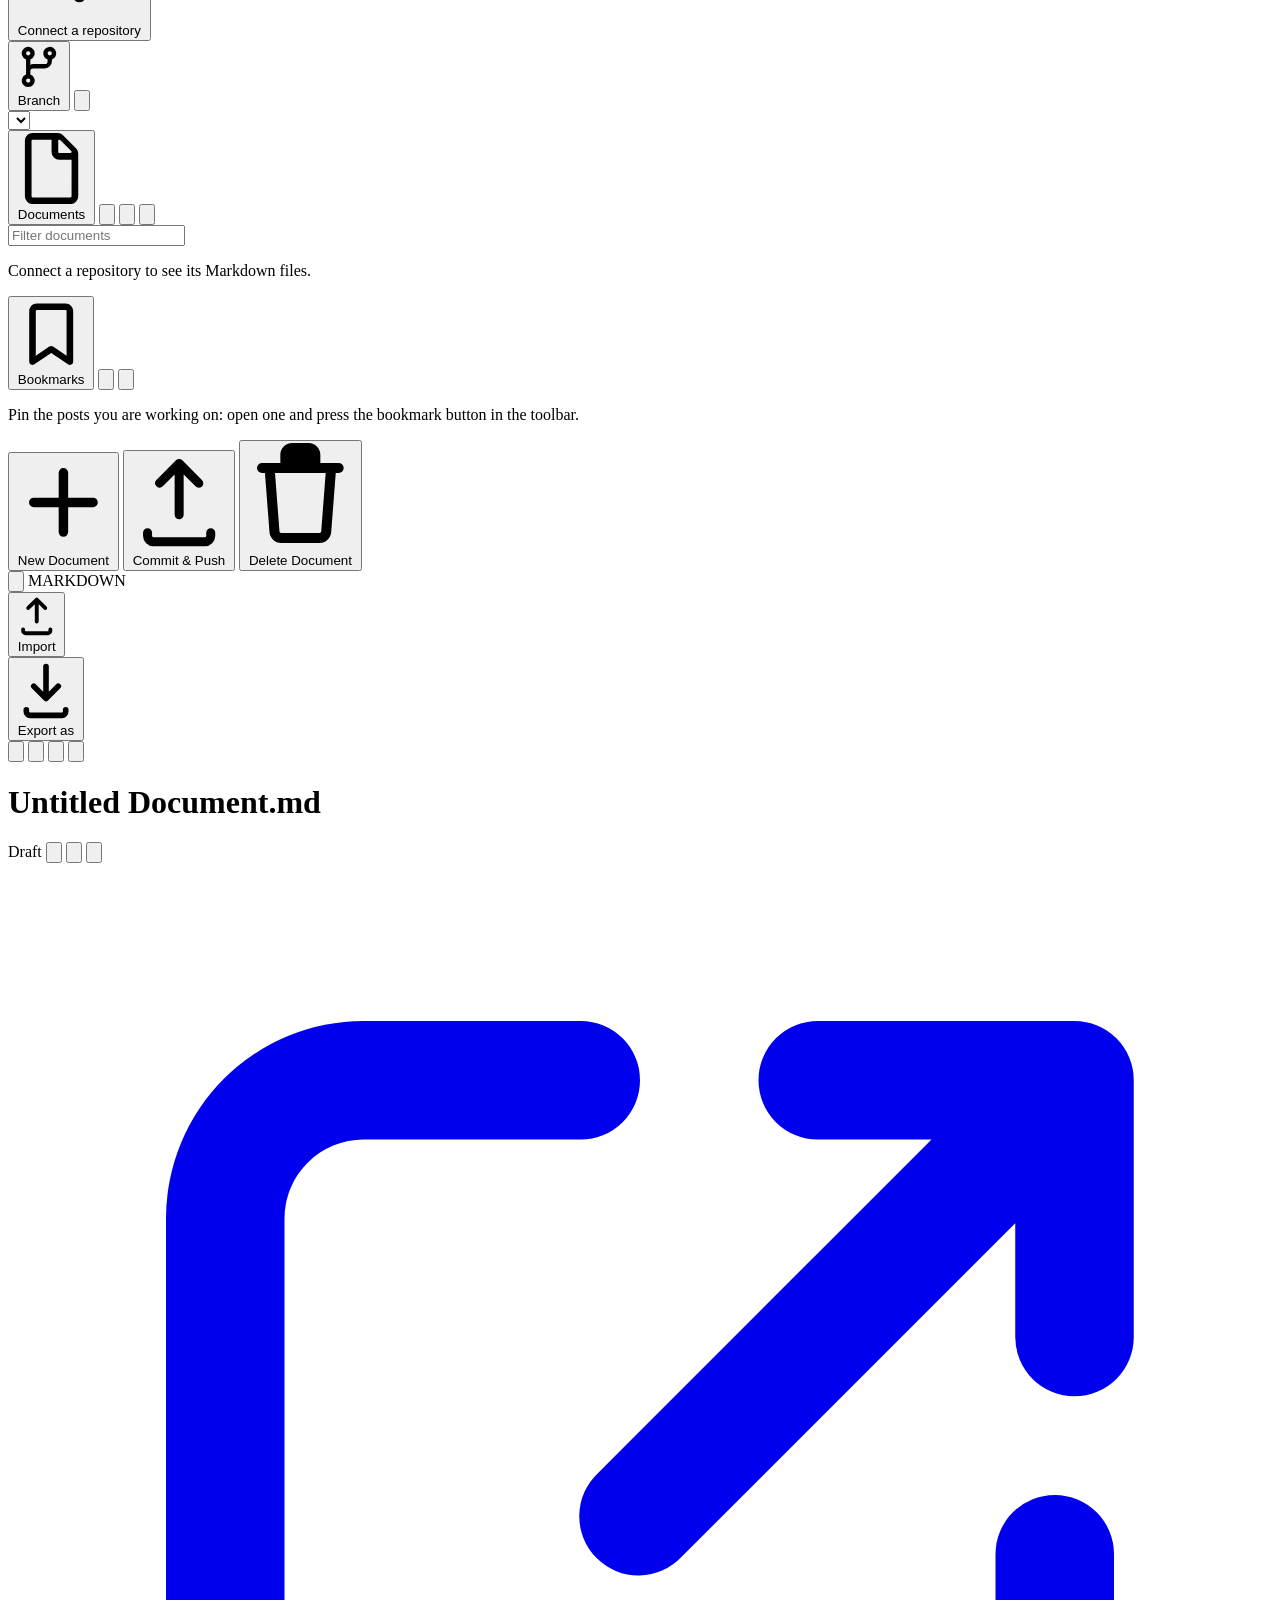
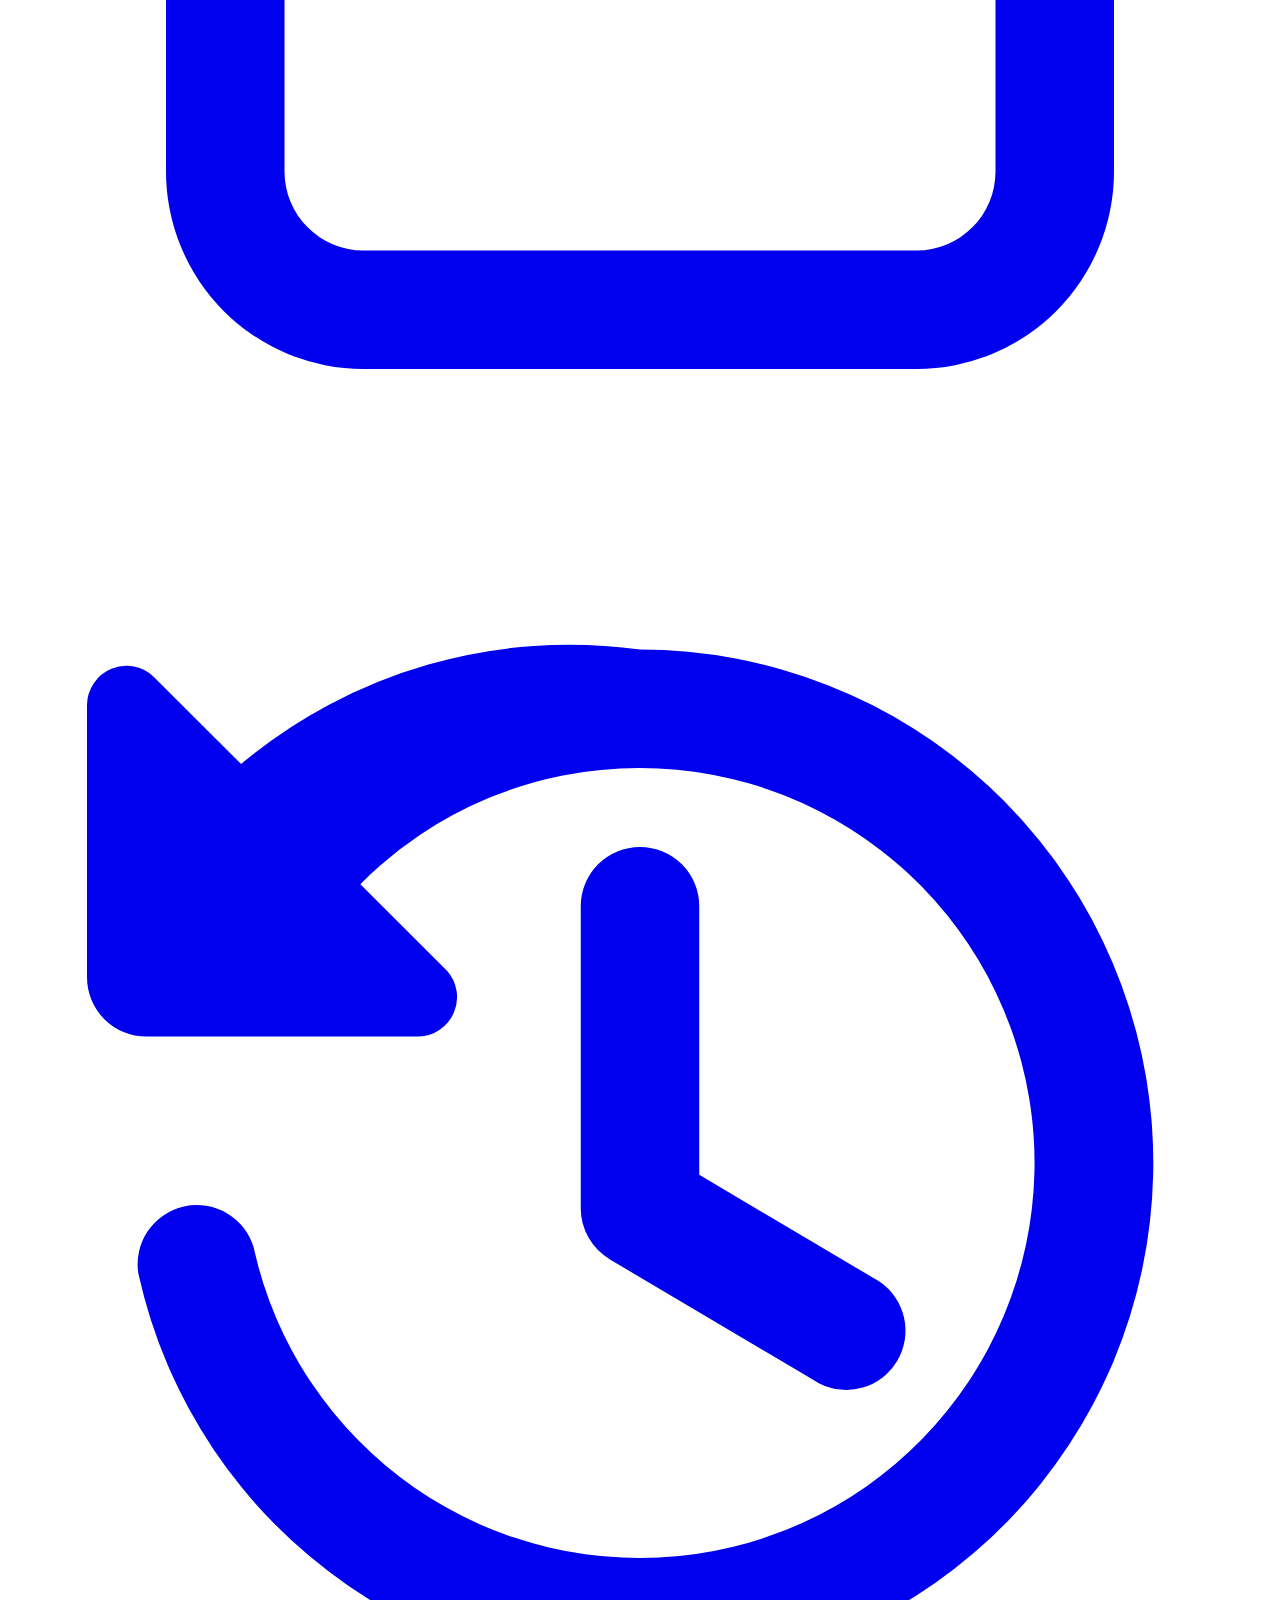
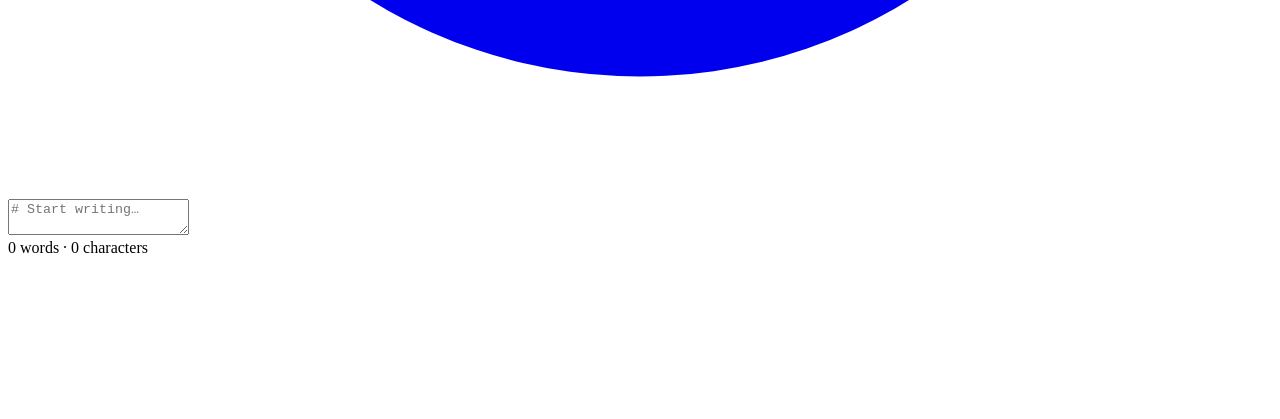
==== commit 81ac487b: "Reload a file from GitHub, and link out to it Remote changes were invisible. openDocument returned t" ====
--- a/public/index.html
+++ b/public/index.html
@@ -193,6 +193,18 @@
       <button class="icon-btn small" type="button" id="rename-document" title="Rename or move" aria-label="Rename or move">
         <svg class="icon" viewBox="0 0 16 16" aria-hidden="true"><use href="#i-pencil"/></svg>
       </button>
+      <button class="icon-btn small" type="button" id="reload-document"
+              title="Reload this file from GitHub" aria-label="Reload this file from GitHub">
+        <svg class="icon" viewBox="0 0 16 16" aria-hidden="true"><use href="#i-refresh"/></svg>
+      </button>
+      <a class="icon-btn small" id="open-on-github" href="#" target="_blank" rel="noopener noreferrer"
+         title="View this file on GitHub" aria-label="View this file on GitHub">
+        <svg class="icon" viewBox="0 0 16 16" aria-hidden="true"><use href="#i-external"/></svg>
+      </a>
+      <a class="icon-btn small" id="open-history" href="#" target="_blank" rel="noopener noreferrer"
+         title="File history on GitHub" aria-label="File history on GitHub">
+        <svg class="icon" viewBox="0 0 16 16" aria-hidden="true"><use href="#i-history"/></svg>
+      </a>
       <div class="topbar-spacer"></div>
       <span class="doc-location" id="doc-location"></span>
     </div>
@@ -360,6 +372,8 @@
   <symbol id="i-lock" viewBox="0 0 16 16"><path fill="currentColor" d="M4 4a4 4 0 1 1 8 0v2h.25c.966 0 1.75.784 1.75 1.75v5.5A1.75 1.75 0 0 1 12.25 15h-8.5A1.75 1.75 0 0 1 2 13.25v-5.5C2 6.784 2.784 6 3.75 6H4V4Zm1.5 2h5V4a2.5 2.5 0 0 0-5 0v2Z"/></symbol>
   <symbol id="i-dot" viewBox="0 0 16 16"><circle cx="8" cy="8" r="3.25" fill="currentColor"/></symbol>
   <symbol id="i-bookmark" viewBox="0 0 16 16"><path fill="currentColor" d="M4.75 1h6.5c.966 0 1.75.784 1.75 1.75v11.5a.75.75 0 0 1-1.183.61L8 12.29l-3.817 2.57A.75.75 0 0 1 3 14.25V2.75C3 1.784 3.784 1 4.75 1Zm0 1.5a.25.25 0 0 0-.25.25v10.14l3.067-2.065a.75.75 0 0 1 .866 0L11.5 12.89V2.75a.25.25 0 0 0-.25-.25h-6.5Z"/></symbol>
+  <symbol id="i-external" viewBox="0 0 16 16"><path fill="currentColor" d="M3.75 2h3.5a.75.75 0 0 1 0 1.5H4.5A1 1 0 0 0 3.5 4.5v7a1 1 0 0 0 1 1h7a1 1 0 0 0 1-1V8.75a.75.75 0 0 1 1.5 0v2.75A2.5 2.5 0 0 1 11.5 14h-7A2.5 2.5 0 0 1 2 11.5v-7A2.5 2.5 0 0 1 4.5 2h-.75Zm6.5 0h3.25a.75.75 0 0 1 .75.75V6a.75.75 0 0 1-1.5 0V4.56l-4.22 4.22a.75.75 0 1 1-1.06-1.06L11.69 3.5h-1.44a.75.75 0 0 1 0-1.5Z"/></symbol>
+  <symbol id="i-history" viewBox="0 0 16 16"><path fill="currentColor" d="M8 1.5a6.5 6.5 0 1 1-6.35 7.9.75.75 0 0 1 1.46-.33A5 5 0 1 0 8 3a4.98 4.98 0 0 0-3.54 1.47l1.1 1.1A.5.5 0 0 1 5.2 6.4H1.75A.75.75 0 0 1 1 5.65V2.2a.5.5 0 0 1 .85-.35l1.1 1.1A6.48 6.48 0 0 1 8 1.5Zm.75 3.25v3.4l2.28 1.35a.75.75 0 0 1-.76 1.29l-2.65-1.57a.75.75 0 0 1-.37-.65V4.75a.75.75 0 0 1 1.5 0Z"/></symbol>
   <symbol id="i-bookmark-fill" viewBox="0 0 16 16"><path fill="currentColor" d="M4.75 1h6.5c.966 0 1.75.784 1.75 1.75v11.5a.75.75 0 0 1-1.183.61L8 12.29l-3.817 2.57A.75.75 0 0 1 3 14.25V2.75C3 1.784 3.784 1 4.75 1Z"/></symbol>
 </svg>
 
